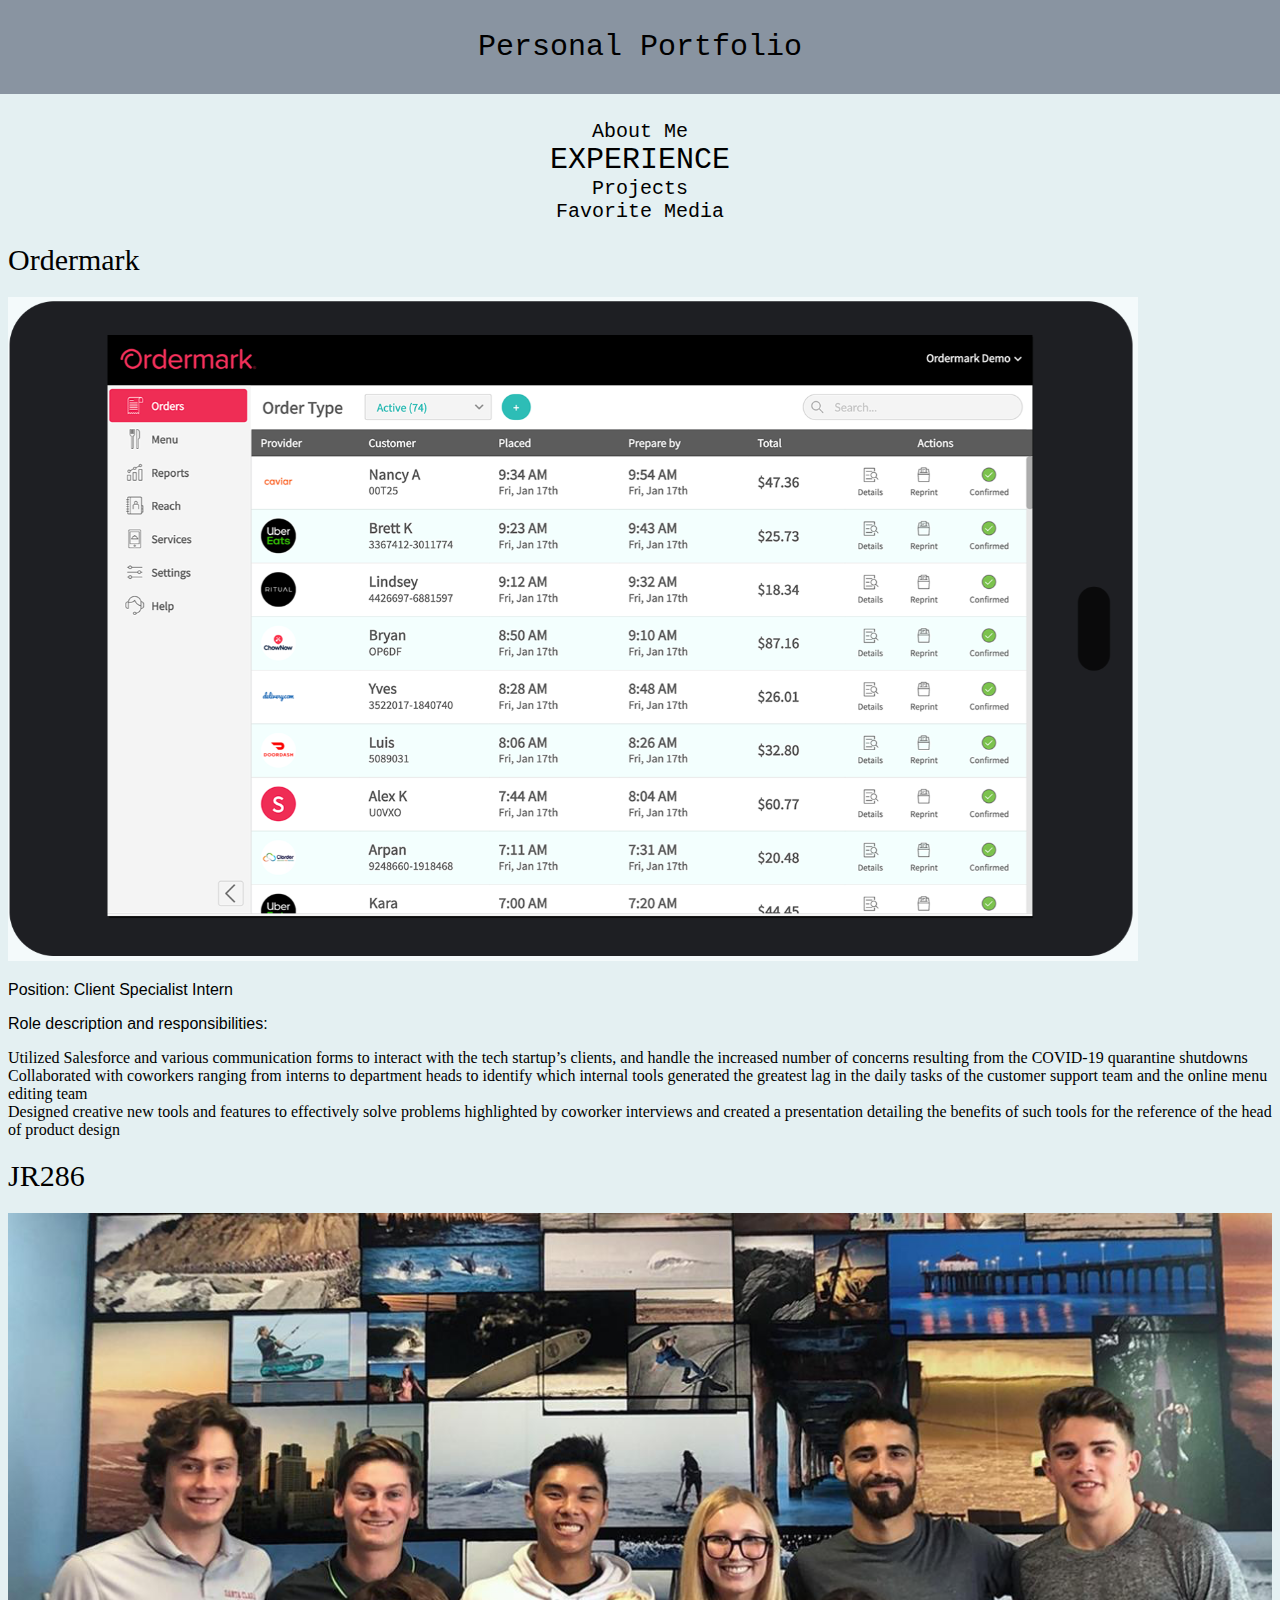
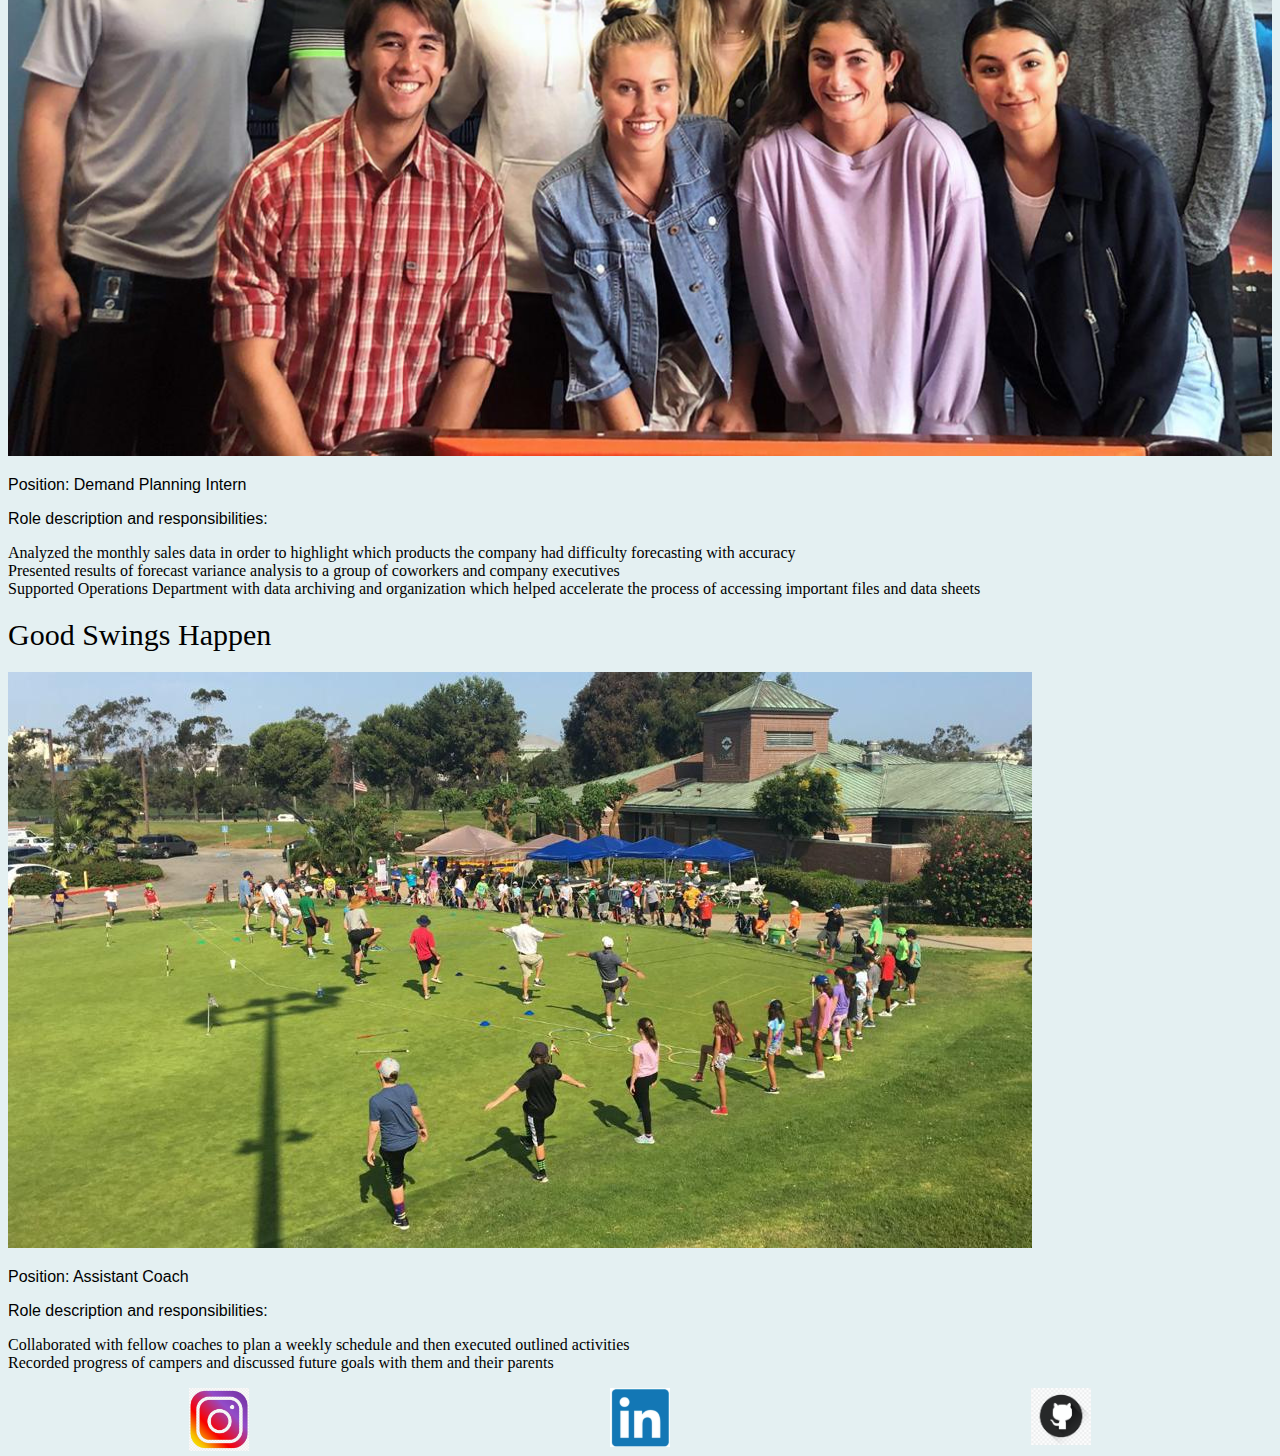
==== experience.html @ c2719995 "Add files via upload" ====
<!DOCTYPE html>
<html lang="en">
<head>
  <meta charset="UTF-8">
  <meta name="viewport" content="width=device-width, initial-scale=1.0">
  <link rel="icon" href="Initials.jpg">
  <link rel="stylesheet" type="text/css" href="css/html5reset.css">
  <link rel="stylesheet" type="text/css" href="css/style.css">
  <title>Experience</title>
</head>


<body>
  <header>
    <div class="title">
      <p>Personal Portfolio</p>
    </div>
    <nav>
        <a href = "index.html">About Me</a>
        <a class="current" href = "experience.html">Experience</a>
        <a href = "projects.html">Projects</a>
        <a href = "media.html">Favorite Media</a>   
    </nav>
  </header>

  <div>
    <h1>Ordermark</h1> 
    <img src="experience_content/OrdermarkTablet.jpg" alt="Screenshot of what a tablet running Ordermark looks like"/>
    <p>Position: Client Specialist Intern</p>
    <p>Role description and responsibilities:</p>
    <ul>
      <li>Utilized Salesforce and various communication forms to interact with 
        the tech startup’s clients, and handle the increased number of concerns 
        resulting from the COVID-19 quarantine shutdowns</li>
      <li>Collaborated with coworkers ranging from interns to department heads 
        to identify which internal tools generated the greatest lag in the daily tasks of 
        the customer support team and the online menu editing team</li>
      <li>Designed creative new tools and features to effectively solve problems highlighted by 
        coworker interviews and created a presentation detailing the benefits of such tools for 
        the reference of the head of product design</li>
    </ul>
  </div>

  <div>
    <h1>JR286</h1> 
    <img src="experience_content/JRinterns.jpg" alt="Photo of all the 2019 JR286 Summer Interns"/>
    <p>Position: Demand Planning Intern</p>
    <p>Role description and responsibilities:</p>
    <ul>
      <li>Analyzed the monthly sales data in order to highlight which products the 
        company had difficulty forecasting with accuracy</li>
      <li>Presented results of forecast variance analysis to a group of coworkers and company executives</li>
      <li>Supported Operations Department with data archiving and organization which helped accelerate the 
        process of accessing important files and data sheets</li>
    </ul>
  </div>

  <div>
    <h1>Good Swings Happen</h1> 
    <img src="experience_content/GSH.jpg" alt="Good Swings Happen Camp doing stretches"/>
    <p>Position: Assistant Coach</p>
    <p>Role description and responsibilities:</p>
    <ul>
      <li>Collaborated with fellow coaches to plan a weekly schedule and then executed outlined activities</li>
      <li>Recorded progress of campers and discussed future goals with them and their parents</li>
    </ul>
  </div>


    <footer>
      <a href="https://instagram.com/max___rosenberg?igshid=sgma1hr4mx5t"><img src="insta.jpg" alt="Instagram Logo"/></a>
      <a href="https://www.linkedin.com/in/max-c-rosenberg/"><img src="linkedIn.jpeg" alt="LinkedIn Logo"/></a>
      <a href= "https://github.com/MaxRosenberg"><img src="github.png" alt="Github Logo"/></a>
    </footer>
</body>
</html>
---- css/style.css ----
body{
    background-color: #4d9ba526;
}

body p{
    font-family: "Noto Sans", sans-serif;
}

a.skip{
    background: white;
    left: 0;
    padding: 6px;
    position: absolute;
    top: -40px;
    rotate: 0deg;
    -webkit-transition: top 1s ease-out;
    transition: top 1s ease-out;
    z-index: 1;
}  

a.skip:focus{
    top:40px;
    color: black;
    text-decoration-style: solid;
    border-style: dashed;
    font-family: "Comic Sans MS";
    text-decoration: none;
  }


.title{
    background-color: rgb(137, 148, 161);
    position: absolute;
    top: 0;
    left: 0;
    right: 0;
    padding: 1.5%;
}

.title>p{
    text-align: center;
    font-family: "Andale Mono", monospace;
    font-size: 30px;
    
}

nav{
    display: flex;
    align-items: center;
    flex-direction: column;
    margin-bottom: 10px;
    margin-top: 120px;
    
}

.current{
    text-transform: uppercase;
    font-size: 30px;
}


nav>a{
    text-decoration: none;
    font-family: 'Marker Felt', 'courier'; 
    /* font-family: "Andale Mono", monospace; */
    font-size: 20px;
}

nav>a:link{
    color: black;
}

a:focus{
    font-size: 20px;
}

nav>a:visited{
    color: rgb(212, 135, 45);
} 


.intro{
    display: flex;
    align-items: center;
    flex-direction: column;
    margin-bottom: 10px;
}

h1{
    font-size: 30px;
}

h2{
    font-size: 25px;
}


/* projects.html section */
.project_sum{
    font-family: "rockwell";
}

iframe{
    display: none;
}

.project{
    max-width: none;
    padding-bottom: 15px;
}

.project>h2, .project>p{
    text-align: center;
    padding: 0px;
}

.project>img{
    width: 150%;
}



footer{
    display: flex;
    justify-content: space-around;
}

footer>a, footer>img{
    width: 60px;
    height: 60px;
    border-radius: 50px;
}


/* media.html section */
#all_media{
    margin-top: 10px;
    display: grid;
    grid-template-columns: 1fr 10fr 1fr;
    grid-template-rows: 15;
}

#all_media h1{
    font-size: 30px;
    text-align: center;
}

#all_media figure{
    margin: 20px;
}

#all_media figcaption, #all_media img{
    text-align: center;
}

#music>figure>img{
    border: 5px solid green;
    /* margin: auto; */
}

#music{
    grid-column: 2 / span 1;
    
}

#books>figure>img{
    border: 5px solid red;
    margin: auto;
}

#books{
    grid-column: 2 / span 1;
    word-wrap: break-word;
}

#movies{
    grid-column: 2 / span 1;
}


#movies>figure>img{
    border: 5px solid black;
    margin: auto;
}



@keyframes slidein{
    from{
        left: -1000px;
    }
    to{
        left: 0;
        top: 0;
    }

}

/* img{
    width: 80%;
    /* filter: grayscale(.75); */
    /* animation: slidein;
    animation-duration: 4s;
} */

img:hover{
    filter: grayscale(0);

}

img:active{
    transform: rotate(0deg);
}


@media all and (prefers-reduced-motion){
    img{
        animation: none;
    }

    img:hover{
        filter: grayscale(0);
    }
}


@media screen and (min-width: 1000px){
    iframe{
        display: block;
    }

    .title{
        padding: 0%;
    }

    .project>a{
        display: none;
    }
}

@media all and (prefers-reduced-motion){
    img{
        animation: none;
    }

    img:hover{
        filter: grayscale(0);
    }
}
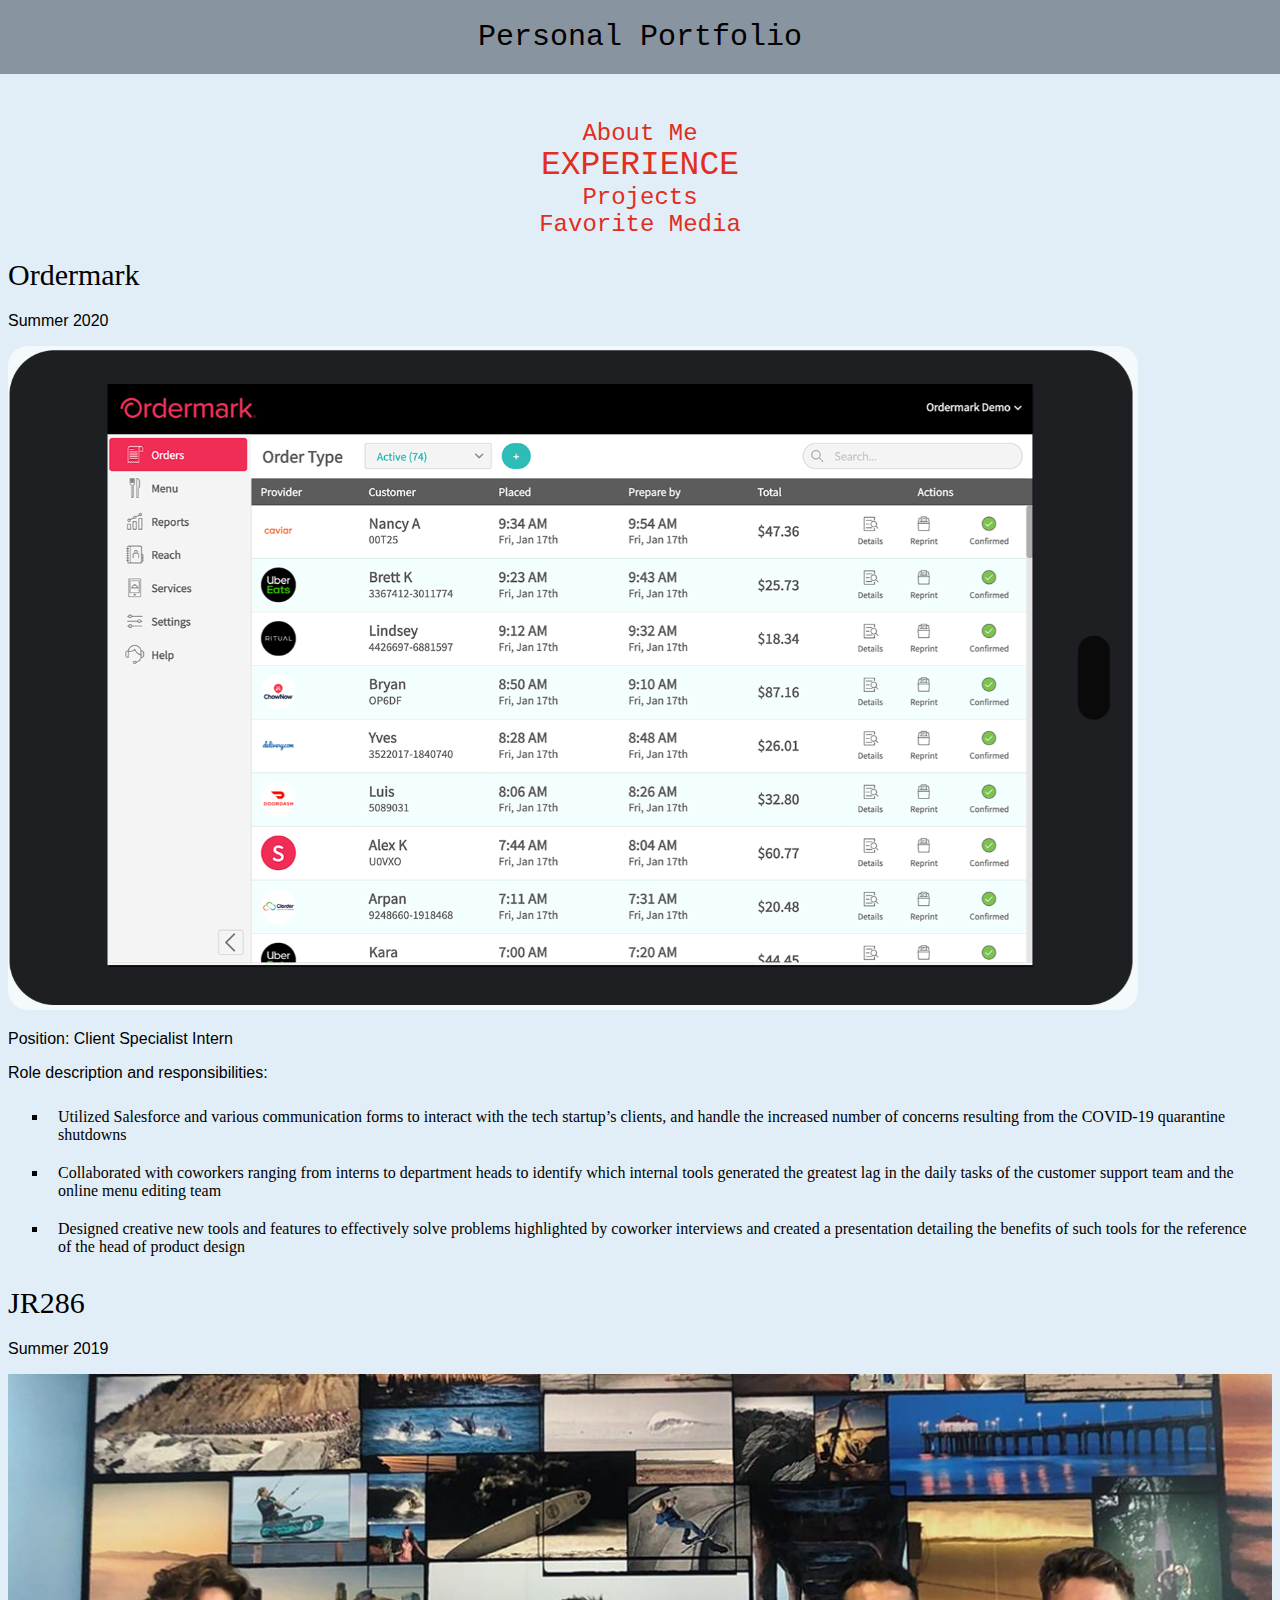
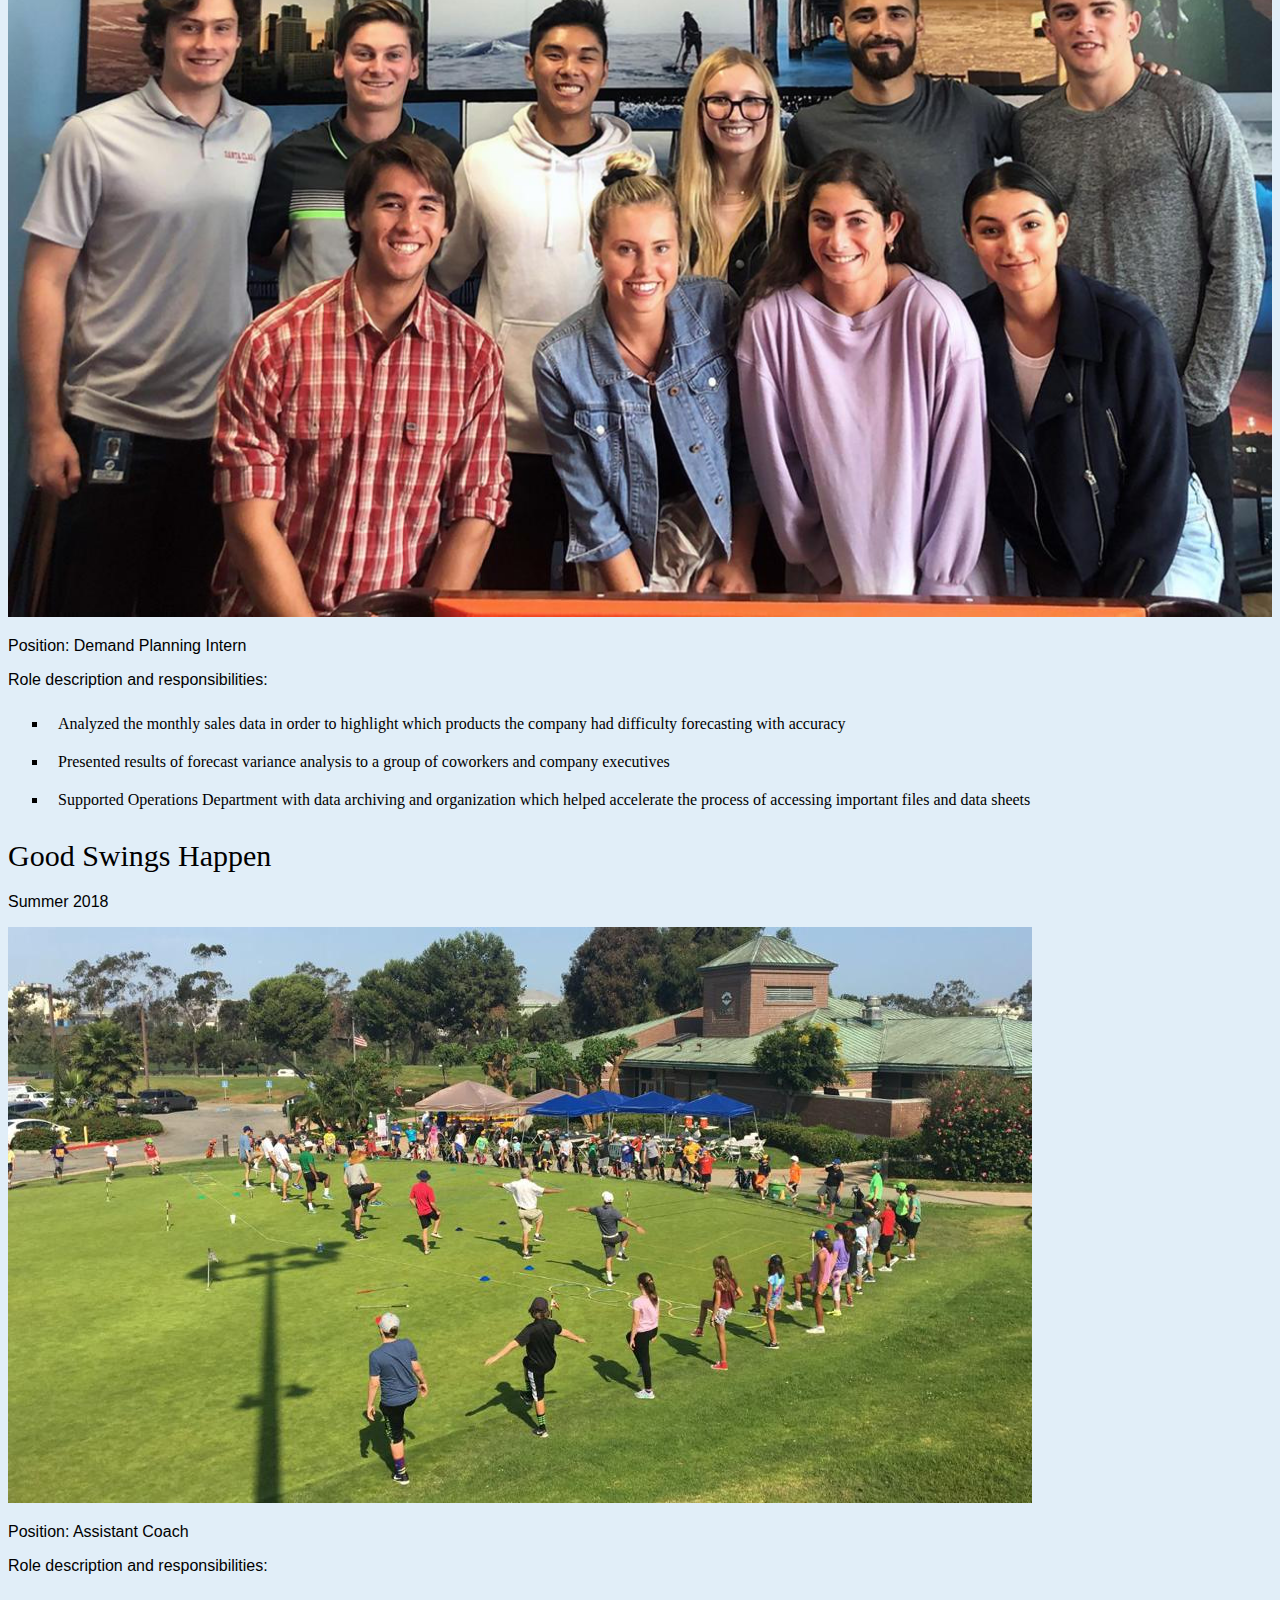
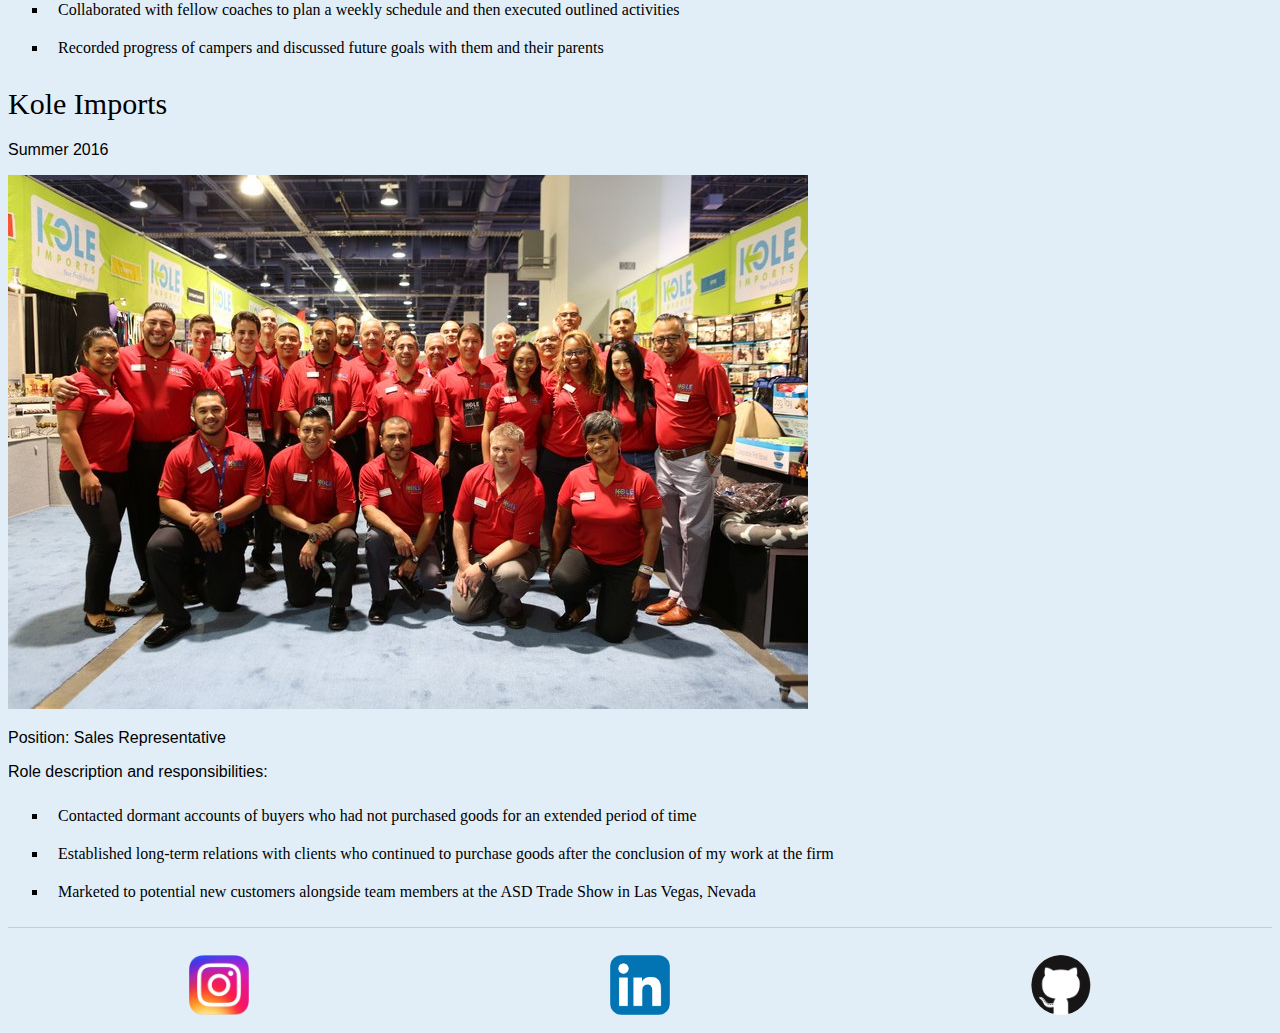
==== commit b2fe0a54: "Add files via upload" ====
--- a/experience.html
+++ b/experience.html
@@ -11,9 +11,10 @@
 
 
 <body>
+  <a class = "skip" href="#main">Skip to Main Content </a>
   <header>
     <div class="title">
-      <p>Personal Portfolio</p>
+      <h1>Personal Portfolio</h1>
     </div>
     <nav>
         <a href = "index.html">About Me</a>
@@ -23,9 +24,11 @@
     </nav>
   </header>
 
+  <main id="main">
   <div>
     <h1>Ordermark</h1> 
-    <img src="experience_content/OrdermarkTablet.jpg" alt="Screenshot of what a tablet running Ordermark looks like"/>
+    <p>Summer 2020</p>
+    <img class="ordermark" src="experience_content/OrdermarkTablet.jpg" alt="Screenshot of what a tablet running Ordermark looks like"/>
     <p>Position: Client Specialist Intern</p>
     <p>Role description and responsibilities:</p>
     <ul>
@@ -40,9 +43,11 @@
         the reference of the head of product design</li>
     </ul>
   </div>
+</main>
 
   <div>
     <h1>JR286</h1> 
+    <p>Summer 2019</p>
     <img src="experience_content/JRinterns.jpg" alt="Photo of all the 2019 JR286 Summer Interns"/>
     <p>Position: Demand Planning Intern</p>
     <p>Role description and responsibilities:</p>
@@ -57,6 +62,7 @@
 
   <div>
     <h1>Good Swings Happen</h1> 
+    <p>Summer 2018</p>
     <img src="experience_content/GSH.jpg" alt="Good Swings Happen Camp doing stretches"/>
     <p>Position: Assistant Coach</p>
     <p>Role description and responsibilities:</p>
@@ -66,11 +72,25 @@
     </ul>
   </div>
 
+  <div>
+    <h1>Kole Imports</h1> 
+    <p>Summer 2016</p>
+    <img src="experience_content/vegas2016.jpg" alt="ASD Trade Show Las Vegas 2016"/>
+    <p>Position: Sales Representative</p>
+    <p>Role description and responsibilities:</p>
+    <ul>
+      <li>Contacted dormant accounts of buyers who had not purchased goods for an extended period of time</li>
+      <li>Established long-term relations with clients who continued to purchase goods after the 
+        conclusion of my work at the firm</li>
+      <li>Marketed to potential new customers alongside team members at the ASD Trade Show in Las Vegas, Nevada</li>
+    </ul>
+  </div>
 
+  <hr>
     <footer>
       <a href="https://instagram.com/max___rosenberg?igshid=sgma1hr4mx5t"><img src="insta.jpg" alt="Instagram Logo"/></a>
-      <a href="https://www.linkedin.com/in/max-c-rosenberg/"><img src="linkedIn.jpeg" alt="LinkedIn Logo"/></a>
-      <a href= "https://github.com/MaxRosenberg"><img src="github.png" alt="Github Logo"/></a>
+      <a href="https://www.linkedin.com/in/max-c-rosenberg/"><img src="linked.jpg" alt="LinkedIn Logo"/></a>
+      <a href= "https://github.com/MaxRosenberg"><img class="git" src="github.jpg" alt="Github Logo"/></a>
     </footer>
 </body>
 </html>--- a/css/style.css
+++ b/css/style.css
@@ -1,6 +1,7 @@
 
 body{
-    background-color: #4d9ba526;
+    /* background-color: #4d9ba526; */
+    background-color: #e1eef8;
 }
 
 body p{
@@ -20,8 +21,10 @@
 }  
 
 a.skip:focus{
-    top:40px;
+    top:60px;
     color: black;
+    left: 60px;
+    right: 60px;
     text-decoration-style: solid;
     border-style: dashed;
     font-family: "Comic Sans MS";
@@ -38,7 +41,7 @@
     padding: 1.5%;
 }
 
-.title>p{
+.title>h1{
     text-align: center;
     font-family: "Andale Mono", monospace;
     font-size: 30px;
@@ -56,36 +59,32 @@
 
 .current{
     text-transform: uppercase;
-    font-size: 30px;
+    font-size: 33px;
 }
 
 
 nav>a{
     text-decoration: none;
     font-family: 'Marker Felt', 'courier'; 
-    /* font-family: "Andale Mono", monospace; */
-    font-size: 20px;
+    font-size: 24px;
 }
 
 nav>a:link{
-    color: black;
+    /* color: rgb(224, 39, 6); */
+    color: rgb(226, 45, 32);
 }
 
 a:focus{
-    font-size: 20px;
+    font-size: 24px;
 }
 
 nav>a:visited{
-    color: rgb(212, 135, 45);
+    /* color: rgb(224, 39, 6); */
+    color: rgb(226, 45, 32);
 } 
 
 
-.intro{
-    display: flex;
-    align-items: center;
-    flex-direction: column;
-    margin-bottom: 10px;
-}
+
 
 h1{
     font-size: 30px;
@@ -95,8 +94,127 @@
     font-size: 25px;
 }
 
-
-/* projects.html section */
+/* ABOUT ME SECTION */
+#main_index{
+    background-image: url(../about_imgs/under_sculpture.JPG);
+    background-attachment: fixed;
+    padding-bottom: 50%;
+    background-size: contain;
+    background-position: center;
+    background-repeat: no-repeat;
+    border-color:rgb(80, 78, 78);
+    border-style: solid;
+    border-width: .05em;
+}
+
+#main_index p{
+    color:black;
+    background-color:white;
+    padding: 2%;
+    margin-top: 0%;
+    font-family: monospace;
+}
+
+.intro{
+    padding-top: 25px;
+}
+
+.intro p{
+    text-align: center;
+    font-family: "Noto Sans", sans-serif;
+}
+
+.maincontainer{
+   position: relative;
+   width: 100%;
+   height: 350px;
+   margin-left: auto;
+   margin-right: auto;
+}
+
+.thecard{
+    position: absolute;
+    width: 100%;
+    height: 100%;
+    transform-style: preserve-3d;
+    transition: all 1s ease;
+
+}
+
+.thecard:hover{
+    transform: rotateY(180deg);
+}
+
+.thecard:focus{
+    transform: rotateY(180deg);
+}
+
+
+.thefront{
+    position: absolute;
+    width: 100%;
+    height: 100%;
+    backface-visibility: hidden;
+    background-image: url(../about_imgs/surfing.jpg);
+    background-size: cover;
+    background-repeat: no-repeat;
+}
+
+.theback{
+    position: absolute;
+    width: 100%;
+    height: 100%;
+    backface-visibility: hidden;
+    color: #333;
+    transform: rotateY(180deg);
+    background-image: url(../about_imgs/surfing2.jpg);
+    background-size: cover;
+    background-repeat: no-repeat;
+    background-position: center;
+}
+
+.theback p{
+    padding: 10%;
+    margin: auto auto;
+    color: white;
+    font-size: 35px;
+}
+
+#surf{
+    margin-bottom: 30px;
+}
+
+#festival{
+    margin-top: -30px;
+}
+
+#festival_front{
+    background-image: url(../about_imgs/outside_lands.jpg);
+    background-position: center;
+    background-size: contain;
+}
+
+#festival_back{
+    background-image: url(../about_imgs/osl2.jpg);
+    background-size: contain;
+}
+
+
+
+/* EXPERIENCE.HTML SECTION */
+li {
+    list-style: square;
+    padding: 10px;
+}
+
+.ordermark{
+    border-radius: 20px;
+}
+
+
+
+
+/* PROJECTS.HTML SECTION */
 .project_sum{
     font-family: "rockwell";
 }
@@ -120,38 +238,68 @@
 }
 
 
-
+/* FOOTER STYLE */
 footer{
     display: flex;
     justify-content: space-around;
-}
-
-footer>a, footer>img{
+    padding-top: 10px;
+    padding-bottom: 10px;
+}
+
+footer>a, footer img{
     width: 60px;
     height: 60px;
-    border-radius: 50px;
-}
-
-
-/* media.html section */
-#all_media{
-    margin-top: 10px;
+    border-radius: 12px;
+}
+
+.git{
+    border-radius: 40px;
+}
+
+
+
+/* MEDIA.HMTL SECTION */
+#media_overview{
+    font-size: 20px;
+    text-align: center;
+}
+
+.mediaLink{
+    color: rgb(80, 78, 78);
+    text-decoration-line: underline;
+    text-decoration-style: wavy;
+}
+
+.mediaLink:hover{
+    font-size: 28px;
+}
+
+#music_head, #books_head, #movies_head{
+    margin-bottom: -15px;
+}
+#music,#books,#movies {
+    margin-top: 0px;
     display: grid;
-    grid-template-columns: 1fr 10fr 1fr;
-    grid-template-rows: 15;
+    grid-template-rows: auto auto auto auto auto;
+    grid-template-columns: 1fr 1fr 1fr;
 }
 
 #all_media h1{
-    font-size: 30px;
-    text-align: center;
+    font-size: 35px;
+    text-align: center;
+    margin-bottom: 5px;
 }
 
 #all_media figure{
-    margin: 20px;
+    align-self: center;
+    justify-self: start;
+    grid-column: start 2 / span 1;
+    display: inline;
 }
 
 #all_media figcaption, #all_media img{
     text-align: center;
+    
 }
 
 #music>figure>img{
@@ -161,7 +309,11 @@
 
 #music{
     grid-column: 2 / span 1;
-    
+}
+
+#music figcaption{
+    font-family: "Candara", "arial";
+    font-size: 20px;
 }
 
 #books>figure>img{
@@ -174,14 +326,23 @@
     word-wrap: break-word;
 }
 
-#movies{
+/* #movies{
     grid-column: 2 / span 1;
+} */
+
+#books figcaption{
+    font-family: "rockwell", "arial";
 }
 
 
 #movies>figure>img{
     border: 5px solid black;
     margin: auto;
+}
+
+#movies figcaption{
+    font-family: "Copperplate", "Arial";
+    font-size: 23px;
 }
 
 
@@ -228,6 +389,7 @@
 @media screen and (min-width: 1000px){
     iframe{
         display: block;
+        
     }
 
     .title{
@@ -235,6 +397,10 @@
     }
 
     .project>a{
+        display: none;
+    }
+
+    .project p{
         display: none;
     }
 }
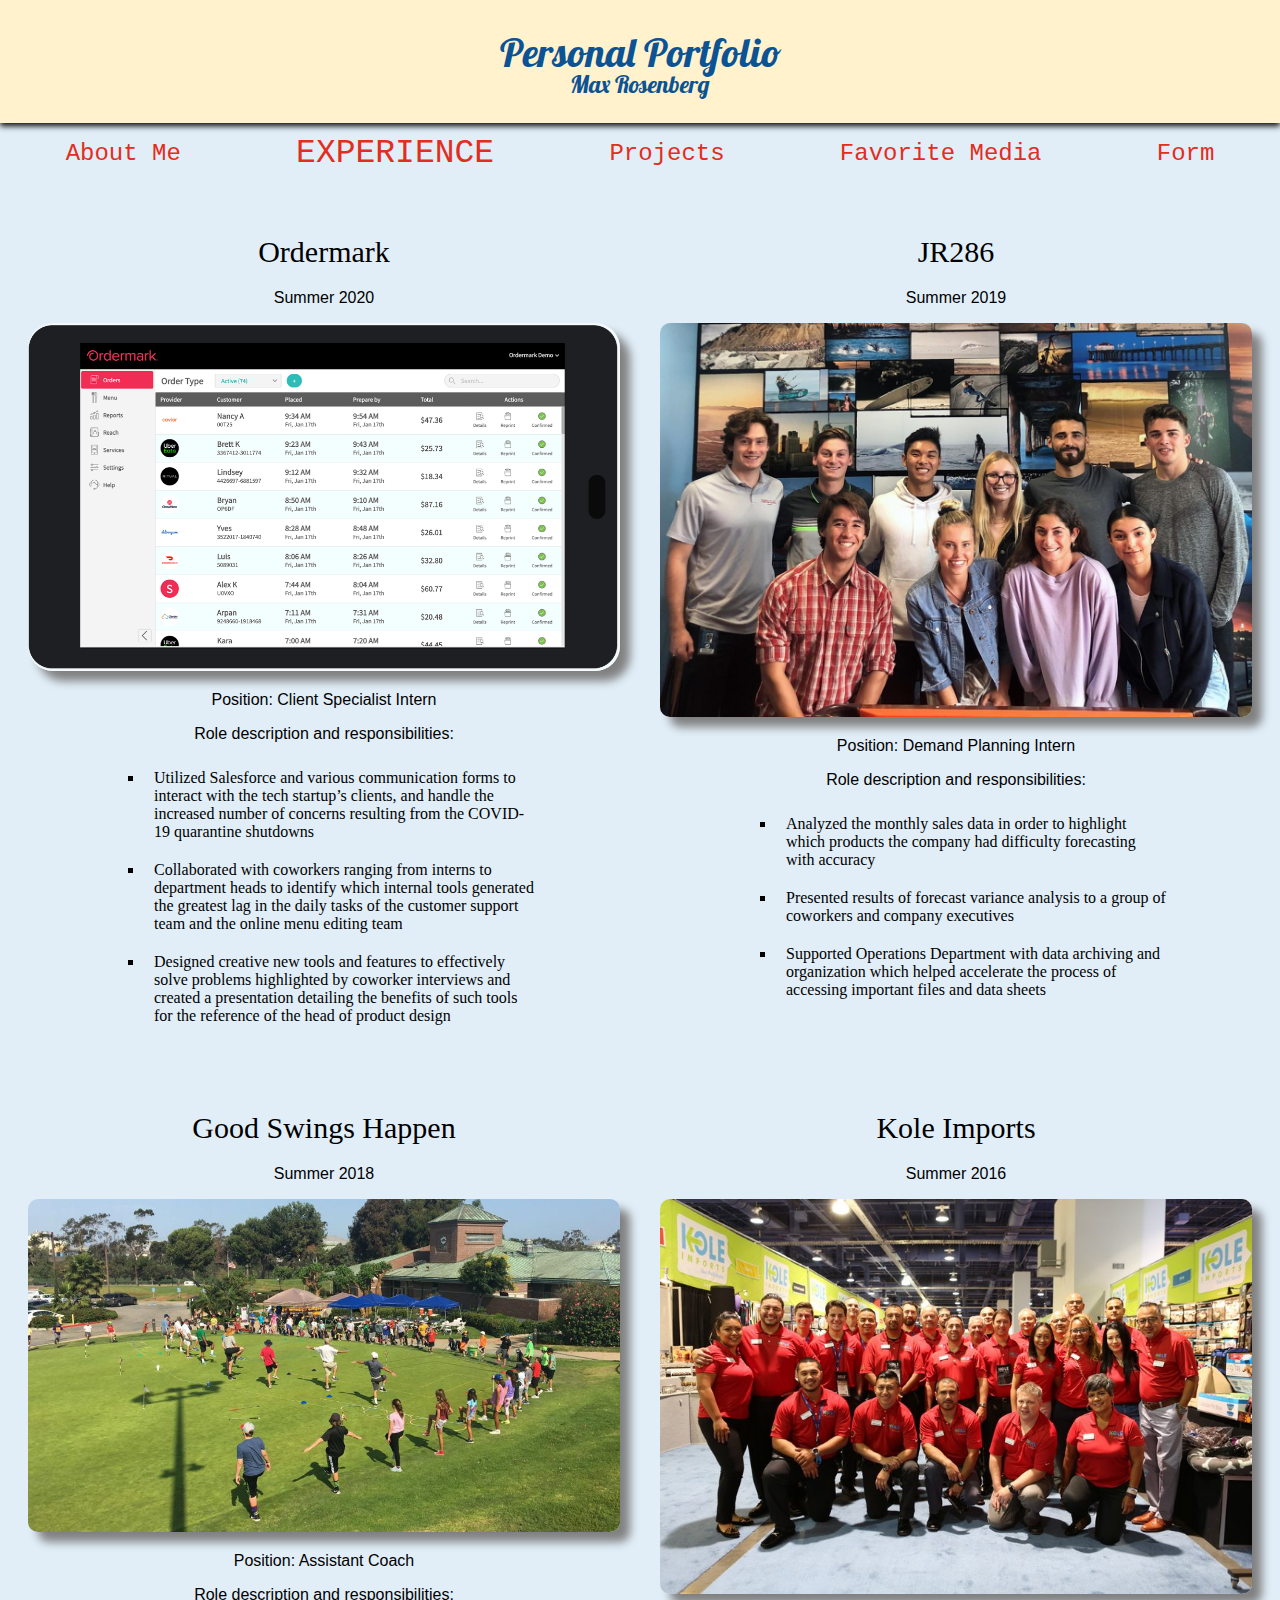
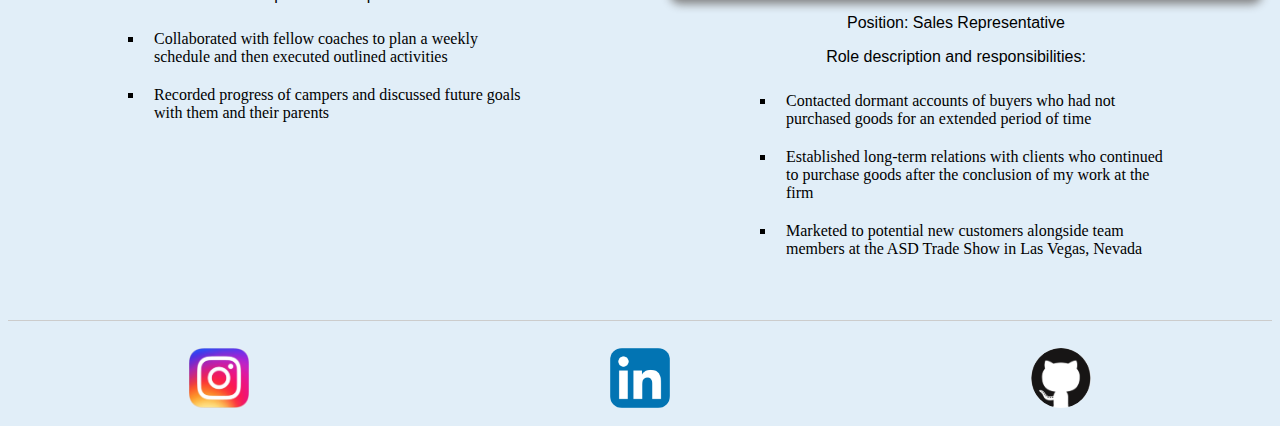
==== commit 9868ecc0: "Add files via upload" ====
--- a/experience.html
+++ b/experience.html
@@ -4,6 +4,7 @@
   <meta charset="UTF-8">
   <meta name="viewport" content="width=device-width, initial-scale=1.0">
   <link rel="icon" href="Initials.jpg">
+  <link rel="stylesheet" href="https://fonts.googleapis.com/css?family=Lobster">
   <link rel="stylesheet" type="text/css" href="css/html5reset.css">
   <link rel="stylesheet" type="text/css" href="css/style.css">
   <title>Experience</title>
@@ -15,20 +16,23 @@
   <header>
     <div class="title">
       <h1>Personal Portfolio</h1>
+      <p>Max Rosenberg</p>
     </div>
     <nav>
         <a href = "index.html">About Me</a>
         <a class="current" href = "experience.html">Experience</a>
         <a href = "projects.html">Projects</a>
-        <a href = "media.html">Favorite Media</a>   
+        <a href = "media.html">Favorite Media</a> 
+        <a href = "form.html">Form</a>  
     </nav>
   </header>
 
   <main id="main">
-  <div>
+  <div class="xp_row">
+  <div class="experience"> 
     <h1>Ordermark</h1> 
     <p>Summer 2020</p>
-    <img class="ordermark" src="experience_content/OrdermarkTablet.jpg" alt="Screenshot of what a tablet running Ordermark looks like"/>
+    <img id="ordermark" src="experience_content/OrdermarkTablet.jpg" alt="Screenshot of what a tablet running Ordermark looks like"/>
     <p>Position: Client Specialist Intern</p>
     <p>Role description and responsibilities:</p>
     <ul>
@@ -43,9 +47,9 @@
         the reference of the head of product design</li>
     </ul>
   </div>
-</main>
 
-  <div>
+
+  <div class="experience">
     <h1>JR286</h1> 
     <p>Summer 2019</p>
     <img src="experience_content/JRinterns.jpg" alt="Photo of all the 2019 JR286 Summer Interns"/>
@@ -59,8 +63,10 @@
         process of accessing important files and data sheets</li>
     </ul>
   </div>
+  </div>
 
-  <div>
+  <div class="xp_row">
+  <div class="experience">
     <h1>Good Swings Happen</h1> 
     <p>Summer 2018</p>
     <img src="experience_content/GSH.jpg" alt="Good Swings Happen Camp doing stretches"/>
@@ -72,7 +78,7 @@
     </ul>
   </div>
 
-  <div>
+  <div class="experience">
     <h1>Kole Imports</h1> 
     <p>Summer 2016</p>
     <img src="experience_content/vegas2016.jpg" alt="ASD Trade Show Las Vegas 2016"/>
@@ -85,8 +91,10 @@
       <li>Marketed to potential new customers alongside team members at the ASD Trade Show in Las Vegas, Nevada</li>
     </ul>
   </div>
+  </div>
 
   <hr>
+</main>
     <footer>
       <a href="https://instagram.com/max___rosenberg?igshid=sgma1hr4mx5t"><img src="insta.jpg" alt="Instagram Logo"/></a>
       <a href="https://www.linkedin.com/in/max-c-rosenberg/"><img src="linked.jpg" alt="LinkedIn Logo"/></a>
--- a/css/style.css
+++ b/css/style.css
@@ -10,14 +10,21 @@
 
 a.skip{
     background: white;
-    left: 0;
+    /* left: 0; */
     padding: 6px;
     position: absolute;
-    top: -40px;
+    top: -41px;
     rotate: 0deg;
-    -webkit-transition: top 1s ease-out;
+    -webkit-transition: top 1s ease-in-out;
     transition: top 1s ease-out;
     z-index: 1;
+    color: black;
+    text-decoration-style: solid;
+    border-style: dashed;
+    font-family: "Comic Sans MS";
+    text-decoration: none;
+    left: 60px;
+    right: 60px;
 }  
 
 a.skip:focus{
@@ -33,19 +40,29 @@
 
 
 .title{
-    background-color: rgb(137, 148, 161);
+    /* background-color: rgb(223, 117, 68); */
+    background-color: #fff2cc;
     position: absolute;
     top: 0;
     left: 0;
     right: 0;
-    padding: 1.5%;
+    box-shadow: 0px 3px 6px rgb(8, 8, 8);
 }
 
 .title>h1{
     text-align: center;
-    font-family: "Andale Mono", monospace;
-    font-size: 30px;
+    font-family: lobster, monospace;
+    font-size: 40px;
+    color: #0b5394;
     
+}
+
+.title p{
+    text-align: center;
+    font-family: lobster, monospace;
+    font-size: 24px;
+    color: #0b5394;
+    margin-top: -35px;
 }
 
 nav{
@@ -54,7 +71,7 @@
     flex-direction: column;
     margin-bottom: 10px;
     margin-top: 120px;
-    
+    padding-top: 15px;
 }
 
 .current{
@@ -78,14 +95,22 @@
     font-size: 24px;
 }
 
+nav a:focus{
+    font-size: 28px;
+    text-decoration: underline;
+}
+
+.current:focus{
+    text-decoration: underline;
+    font-size: 33px;
+}
+
 nav>a:visited{
     /* color: rgb(224, 39, 6); */
     color: rgb(226, 45, 32);
 } 
 
 
-
-
 h1{
     font-size: 30px;
 }
@@ -96,24 +121,29 @@
 
 /* ABOUT ME SECTION */
 #main_index{
-    background-image: url(../about_imgs/under_sculpture.JPG);
+    /* background-image: url(../about_imgs/under_sculpture.jpg); */
     background-attachment: fixed;
-    padding-bottom: 50%;
+    /* padding-bottom: 50%; */
     background-size: contain;
     background-position: center;
     background-repeat: no-repeat;
-    border-color:rgb(80, 78, 78);
-    border-style: solid;
+    /* border-color:rgb(80, 78, 78); */
+    /* border-style: solid; */
     border-width: .05em;
+    display: grid;
+    grid-template-rows: auto;
+    grid-template-columns: auto;
 }
 
 #main_index p{
     color:black;
-    background-color:white;
+    background-color: rgb(255, 255, 255, .9);
     padding: 2%;
     margin-top: 0%;
     font-family: monospace;
 }
+
+
 
 .intro{
     padding-top: 25px;
@@ -188,6 +218,10 @@
     margin-top: -30px;
 }
 
+#festival p{
+    margin-top: 40px;
+}
+
 #festival_front{
     background-image: url(../about_imgs/outside_lands.jpg);
     background-position: center;
@@ -196,7 +230,8 @@
 
 #festival_back{
     background-image: url(../about_imgs/osl2.jpg);
-    background-size: contain;
+    background-size: cover;
+    background-position: center;
 }
 
 
@@ -207,10 +242,13 @@
     padding: 10px;
 }
 
-.ordermark{
+#ordermark{
     border-radius: 20px;
 }
 
+.experience img{
+    box-shadow: 1px 5px 4px grey;
+}
 
 
 
@@ -233,9 +271,6 @@
     padding: 0px;
 }
 
-.project>img{
-    width: 150%;
-}
 
 
 /* FOOTER STYLE */
@@ -281,7 +316,7 @@
     margin-top: 0px;
     display: grid;
     grid-template-rows: auto auto auto auto auto;
-    grid-template-columns: 1fr 1fr 1fr;
+    grid-template-columns: auto 1fr auto;
 }
 
 #all_media h1{
@@ -293,18 +328,27 @@
 #all_media figure{
     align-self: center;
     justify-self: start;
-    grid-column: start 2 / span 1;
+    grid-column: start 2/ span 1;
+    /* grid-row: span 1; */
     display: inline;
 }
 
-#all_media figcaption, #all_media img{
-    text-align: center;
+#all_media figcaption{
+    text-align: center;
+
     
+}
+
+#all_media img{
+    max-width: 300px;
+    height: auto;
+    text-align: center;
+    /* margin: 0 100px; */
 }
 
 #music>figure>img{
     border: 5px solid green;
-    /* margin: auto; */
+    margin: auto;
 }
 
 #music{
@@ -332,6 +376,8 @@
 
 #books figcaption{
     font-family: "rockwell", "arial";
+    text-align: center;
+    max-width: 300px;
 }
 
 
@@ -343,6 +389,7 @@
 #movies figcaption{
     font-family: "Copperplate", "Arial";
     font-size: 23px;
+    text-align: center;
 }
 
 
@@ -374,6 +421,230 @@
     transform: rotate(0deg);
 }
 
+/* form.html style  */
+/*   */
+/*   */
+form {
+    border: 2px solid black;
+    background-image: url(../form_content/feedback.jpg);
+    background-repeat: no-repeat;
+    background-size: cover;
+    color: white;
+    font-family: 'Franklin Gothic Medium', Arial, sans-serif;
+    background-position: center;
+    
+  }
+
+  legend{ 
+    font-size: 175%;
+    font-style:italic;
+    text-transform: uppercase;
+    text-align: center;
+    background-color:  rgba(0, 0, 0, 0.7);
+  }
+  
+  label{
+    display: inline-block;
+    margin-right:10px;
+    max-width:100%;
+    background-color: rgba(0, 0, 0, 0.7);
+    
+  }
+
+  input {
+    width: 100%;
+    padding: 12px 20px;
+    margin: 8px 0;
+    display: inline-block;
+    border: 1px solid #ccc;
+    box-sizing: border-box;
+    opacity: 0.8;
+  }
+  
+  textarea{
+      width: 75%;
+  } 
+  
+  input[type=checkbox]{
+  } */
+  
+  input[type=submit] {
+    background-color: #fff2cc;
+    color: #0b5394;
+    cursor: pointer;
+    width: 100%;
+    opacity: 1;
+  }
+  
+  input[type=submit]:hover {
+    opacity: 0.1;
+  }
+
+@media screen and (min-width: 767px){
+    /* whole site style */
+    nav{
+        flex-direction: row;
+        justify-content: space-around;
+        /* padding-top: 1%; */
+        padding-bottom: 1%;
+    }
+
+    a.skip:focus{
+        text-align: center;
+        left: 35%;
+        right: 35%;
+    }
+
+    /* about me style */
+
+    #festival_back{
+        height: 450px;
+        width: 100%;
+    }
+
+    #surf_container{
+        height: 500px;
+        width: 600px;
+        margin-right: 10px;
+    }
+
+    #surf p{
+        margin-right: 10px;
+        text-align: right;
+    }
+
+    #festival_container{
+        height: 500px;
+        width: 600px;
+        margin-right: 10px;
+        margin-top: 10px;
+    }
+
+    #festival p{
+        margin-top: 20px;
+        margin-right: 10px;
+        text-align: right;
+    }
+
+    #main_index{
+        grid-template-columns: 2;
+        margin-left: 10px;
+        margin-right: 10px;
+    }
+
+    #main_index>img{
+        width:500px;
+        height:auto;
+        grid-column: start 1 / span 1;  
+    }
+
+    #main_index p{
+        grid-column: start 2 / span 1;
+        margin-bottom: 0;
+        font-size: 150%;
+    }
+
+    .running_div{
+        margin: 0 15%;
+        width: 600px;
+        height: 500px;
+        margin-left: 10px;
+    }
+    
+
+
+
+    /* experience.html style */
+    .experience img{
+        /* height: 330px;
+        width: 480px; */
+        height: auto;
+        width: 100%;
+        border-radius: 10px;
+        box-shadow: 10px 10px 10px grey;
+        margin-left: auto;
+        margin-right: auto;
+        justify-content: space-between;
+    }
+
+    #ordermark{
+        border-radius: 25px;
+    }
+
+    .experience ul{
+        max-width: 400px;
+        margin-left: auto;
+        margin-right: auto;
+    }
+
+    .experience p, .experience h1{
+        text-align: center;
+    }
+
+    .xp_row{
+        display: flex;
+    }
+
+    .experience{
+        flex: 50%;
+        padding: 20px;
+
+    }
+    /* #main{
+        display: flex;
+        flex-wrap: wrap;
+        justify-content: space-between;
+    } */
+    
+
+
+    /* favorite media style */
+    #music,#books,#movies {
+        grid-template-rows: auto auto auto;
+        grid-template-columns: 1fr 1fr 1fr;
+    }
+
+    #all_media figure{
+        align-self: center;
+        justify-self: start;
+        grid-column: span 1;
+        display: inline;
+        max-height: 100%;
+        
+    }
+
+    #all_media figcaption{
+        padding-top: 2%;
+        overflow: scroll;
+        max-height: 175px;
+        max-width: 100%;
+    }
+
+    #all_media img{
+        max-width: 100%;
+    }
+
+    
+}
+
+@media screen and (min-width: 1025px){
+    iframe{
+        display: block;
+        margin: 0 auto;
+    }
+
+    .title{
+        padding: 0%;
+    }
+
+    .project>a{
+        display: none;
+    }
+
+    .project p{
+        display: none;
+    }
+}
 
 @media all and (prefers-reduced-motion){
     img{
@@ -386,34 +657,4 @@
 }
 
 
-@media screen and (min-width: 1000px){
-    iframe{
-        display: block;
-        
-    }
-
-    .title{
-        padding: 0%;
-    }
-
-    .project>a{
-        display: none;
-    }
-
-    .project p{
-        display: none;
-    }
-}
-
-@media all and (prefers-reduced-motion){
-    img{
-        animation: none;
-    }
-
-    img:hover{
-        filter: grayscale(0);
-    }
-}
-
-
-
+
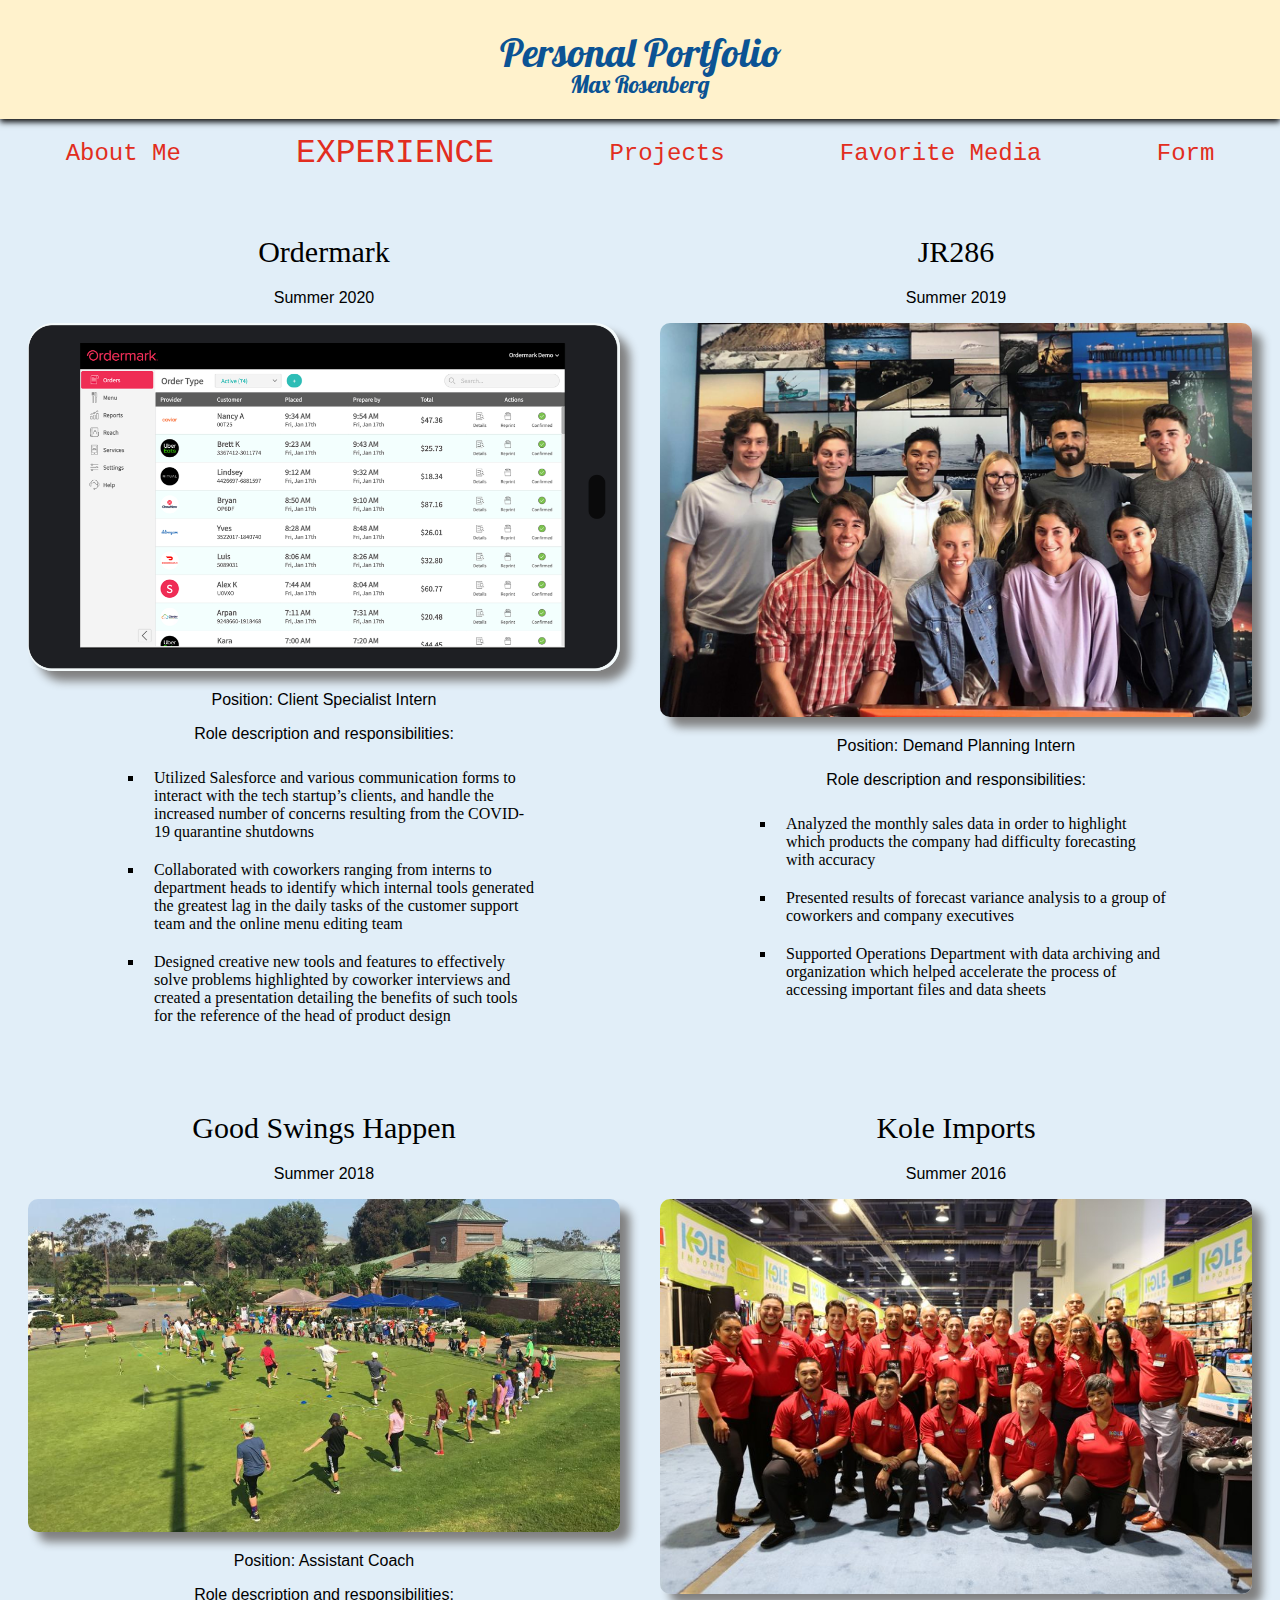
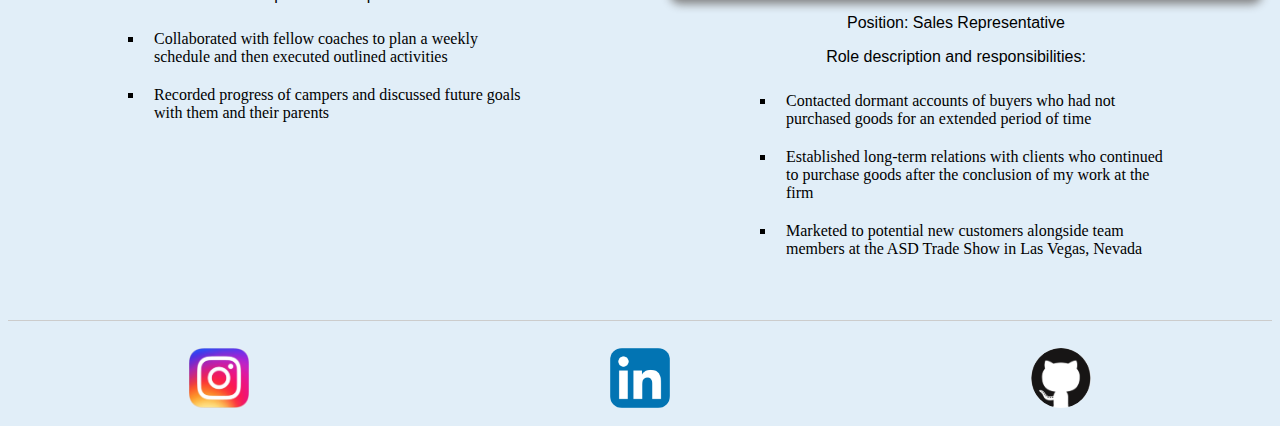
==== commit 047677aa: "Add files via upload" ====
--- a/experience.html
+++ b/experience.html
@@ -16,7 +16,7 @@
   <header>
     <div class="title">
       <h1>Personal Portfolio</h1>
-      <p>Max Rosenberg</p>
+      <h2>Max Rosenberg</h2>
     </div>
     <nav>
         <a href = "index.html">About Me</a>
--- a/css/style.css
+++ b/css/style.css
@@ -57,7 +57,7 @@
     
 }
 
-.title p{
+.title h2{
     text-align: center;
     font-family: lobster, monospace;
     font-size: 24px;
@@ -316,7 +316,7 @@
     margin-top: 0px;
     display: grid;
     grid-template-rows: auto auto auto auto auto;
-    grid-template-columns: auto 1fr auto;
+    grid-template-columns: 1fr 1fr 1fr;
 }
 
 #all_media h1{
@@ -326,10 +326,7 @@
 }
 
 #all_media figure{
-    align-self: center;
-    justify-self: start;
-    grid-column: start 2/ span 1;
-    /* grid-row: span 1; */
+    grid-column: 2/ span 1;
     display: inline;
 }
 
@@ -432,6 +429,9 @@
     color: white;
     font-family: 'Franklin Gothic Medium', Arial, sans-serif;
     background-position: center;
+
+    margin-top: 200px;
+    margin-bottom: 200px;
     
   }
 
@@ -535,11 +535,11 @@
     #main_index>img{
         width:500px;
         height:auto;
-        grid-column: start 1 / span 1;  
+        grid-column: 1 / span 1;  
     }
 
     #main_index p{
-        grid-column: start 2 / span 1;
+        grid-column: 2 / span 1;
         margin-bottom: 0;
         font-size: 150%;
     }
@@ -627,7 +627,7 @@
     
 }
 
-@media screen and (min-width: 1025px){
+@media screen and (min-width: 1367px){
     iframe{
         display: block;
         margin: 0 auto;
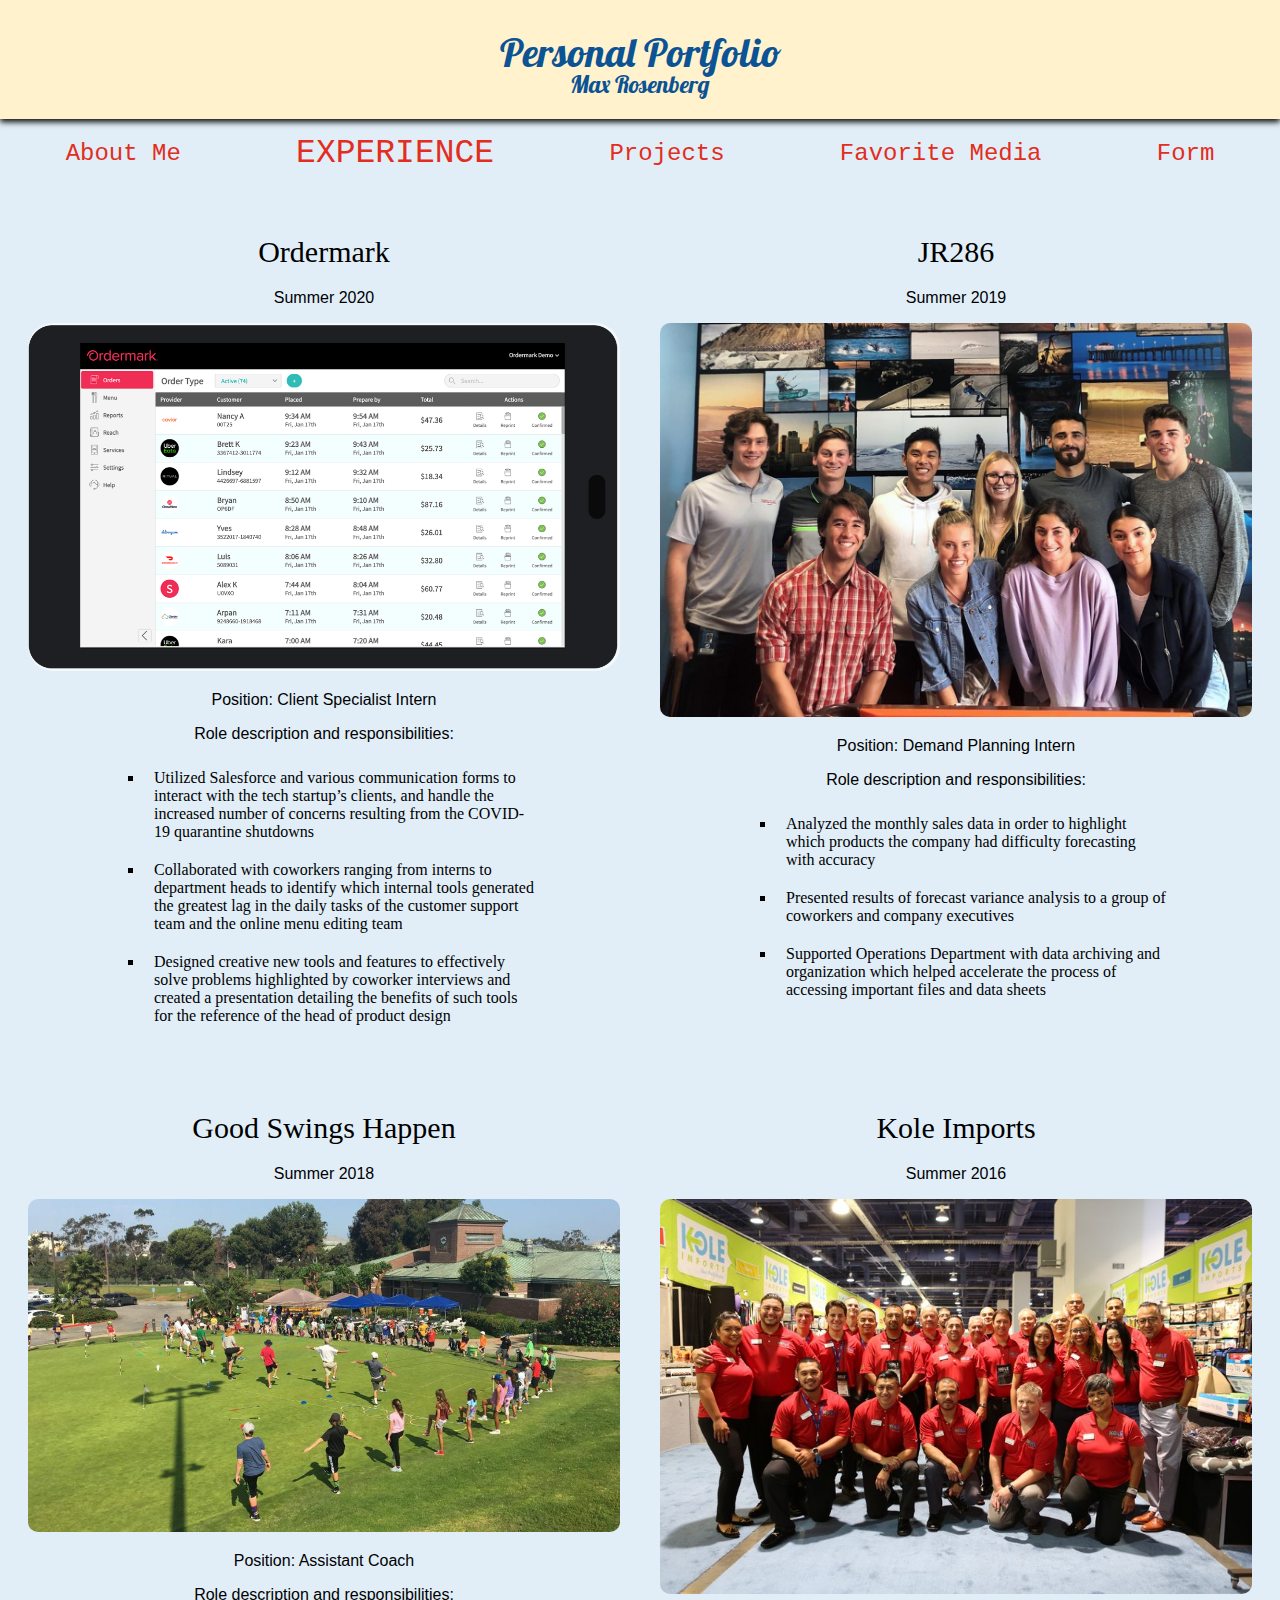
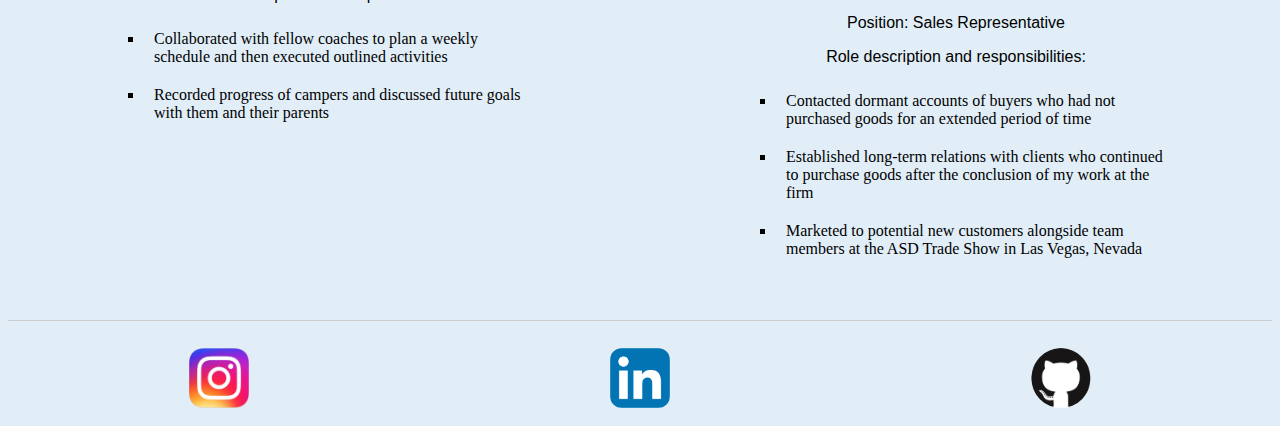
==== commit 0b1586fb: "Add files via upload" ====
--- a/experience.html
+++ b/experience.html
@@ -8,6 +8,17 @@
   <link rel="stylesheet" type="text/css" href="css/html5reset.css">
   <link rel="stylesheet" type="text/css" href="css/style.css">
   <title>Experience</title>
+
+  <!-- Global site tag (gtag.js) - Google Analytics -->
+<script async src="https://www.googletagmanager.com/gtag/js?id=G-0GKH3RRGKF"></script>
+<script>
+  window.dataLayer = window.dataLayer || [];
+  function gtag(){dataLayer.push(arguments);}
+  gtag('js', new Date());
+
+  gtag('config', 'G-0GKH3RRGKF');
+</script>
+
 </head>
 
 
--- a/css/style.css
+++ b/css/style.css
@@ -253,8 +253,24 @@
 
 
 /* PROJECTS.HTML SECTION */
+.project_sum p{
+    font-family: "rockwell";
+}
+
+@keyframes text_spin{
+    from{
+      transform: rotate(20deg);
+      color: #e1eef8;
+    }
+    to{
+      transform: rotate(0deg);
+    }
+  }
+
+
 .project_sum{
-    font-family: "rockwell";
+    animation: text_spin;
+    animation-duration: 5s;
 }
 
 iframe{
@@ -388,26 +404,6 @@
     font-size: 23px;
     text-align: center;
 }
-
-
-
-@keyframes slidein{
-    from{
-        left: -1000px;
-    }
-    to{
-        left: 0;
-        top: 0;
-    }
-
-}
-
-/* img{
-    width: 80%;
-    /* filter: grayscale(.75); */
-    /* animation: slidein;
-    animation-duration: 4s;
-} */
 
 img:hover{
     filter: grayscale(0);
@@ -534,7 +530,7 @@
 
     #main_index>img{
         width:500px;
-        height:auto;
+        height: auto;
         grid-column: 1 / span 1;  
     }
 
@@ -590,13 +586,6 @@
         padding: 20px;
 
     }
-    /* #main{
-        display: flex;
-        flex-wrap: wrap;
-        justify-content: space-between;
-    } */
-    
-
 
     /* favorite media style */
     #music,#books,#movies {
@@ -627,34 +616,69 @@
     
 }
 
-@media screen and (min-width: 1367px){
+@media screen and (min-width: 1150px){
+    
+    /* INDEX.HTML */
+    .title{
+        padding: 0%;
+    }
+
+    /* #main_index img{
+        display: none;
+    }*/
+
+    #main_index p{
+        background-image: url(../about_imgs/pens_paper.jpg);
+        background-attachment: fixed;
+        background-size: cover;
+        background-position: center;
+        background-repeat: no-repeat;
+        color: white;
+    }
+
+
+    /* EXPERIENCE.HTML */
+    .experience img{
+        box-shadow: 0px 0px 0px grey;
+    }
+
+    .experience img:hover{
+        box-shadow: 10px 10px 10px grey;
+        height: auto;
+        width: 100%;
+
+    }
+
+
+    /* PROJECTS.HTML */
+
+    .project>a{
+        display: none;
+    }
+
+    .project p{
+        display: none;
+    }
+
     iframe{
         display: block;
         margin: 0 auto;
     }
 
-    .title{
-        padding: 0%;
-    }
-
-    .project>a{
-        display: none;
-    }
-
-    .project p{
-        display: none;
-    }
 }
 
 @media all and (prefers-reduced-motion){
-    img{
-        animation: none;
-    }
-
-    img:hover{
-        filter: grayscale(0);
-    }
-}
-
-
-
+    .project_sum{
+    animation: none;
+    }
+
+    .experience img:hover{
+        box-shadow: 0px 0px 0px grey;
+    }
+}
+
+
+
+
+
+
